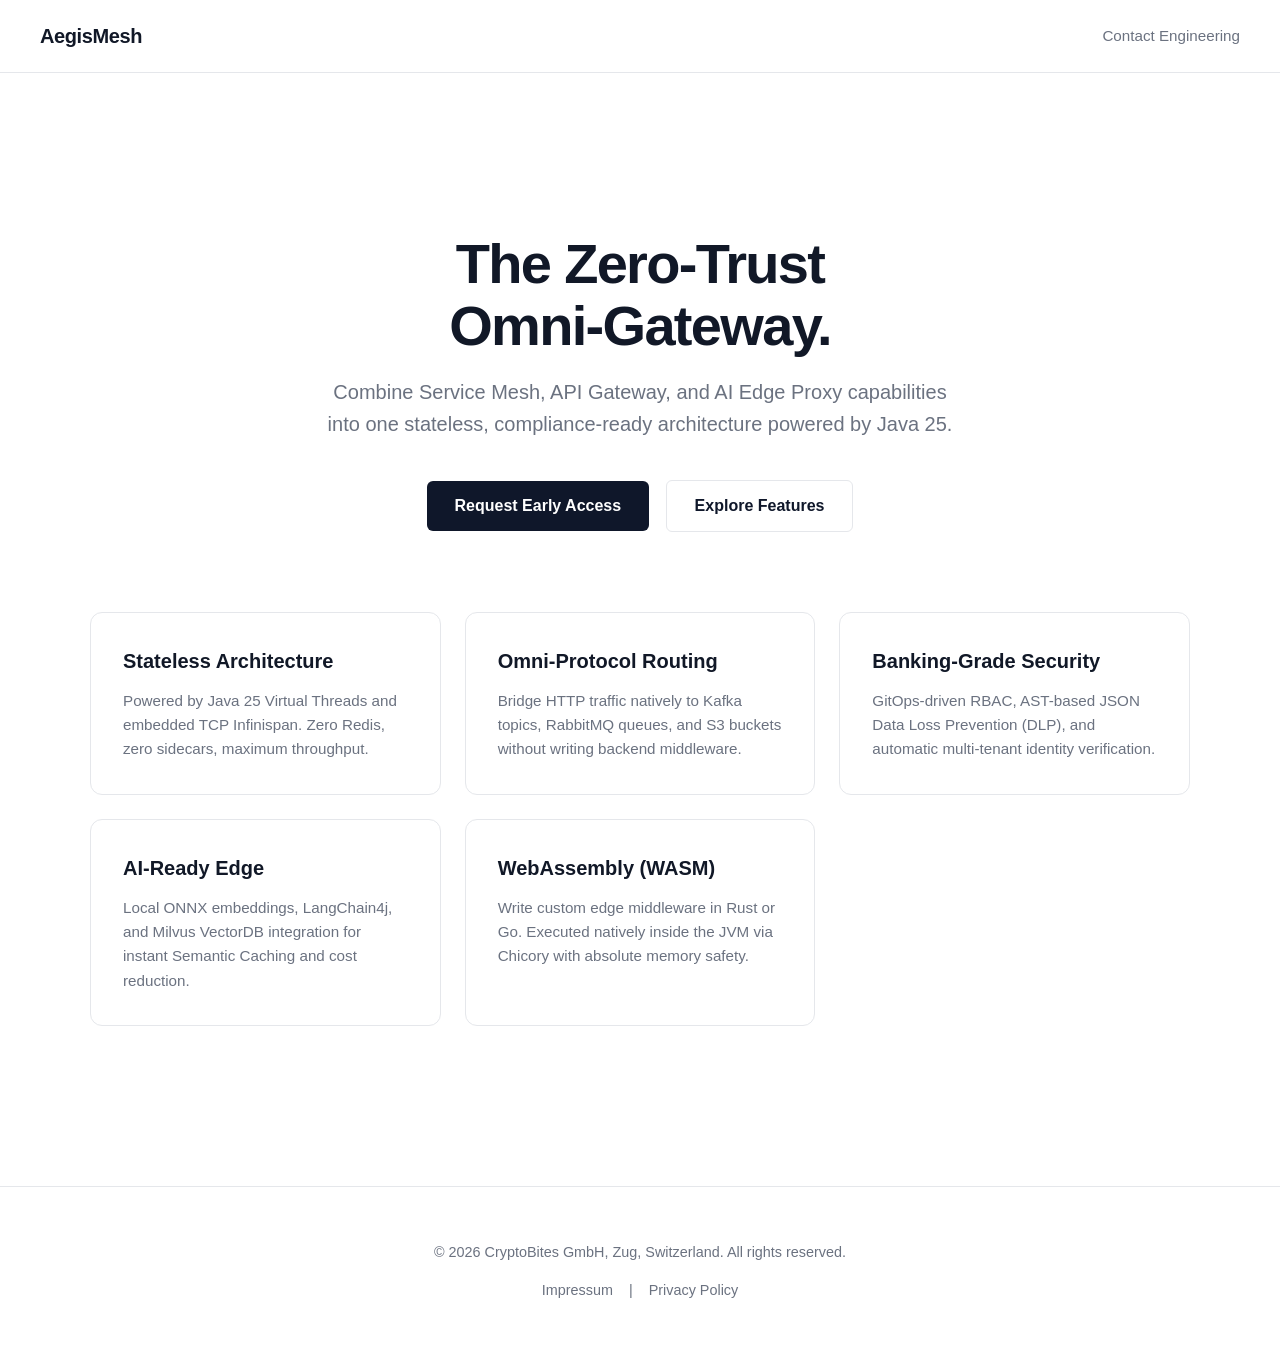
==== index.html @ beb504f2 "v2 html" ====
<!DOCTYPE html>
<html lang="en">
<head>
    <meta charset="UTF-8">
    <meta name="viewport" content="width=device-width, initial-scale=1.0">
    <title>AegisMesh | Zero-Trust Gateway & Service Mesh</title>
    <meta name="description" content="AegisMesh is a Java 25 Zero-Trust gateway combining service-mesh, API gateway, and native proxying. Built for Swiss banking compliance.">
    <link rel="stylesheet" href="style.css">
</head>
<body>

<nav>
    <a href="/" class="nav-logo">AegisMesh</a>
    <div class="nav-links">
        <a href="mailto:info@aegismesh.ch">Contact Engineering</a>
    </div>
</nav>

<div class="container">
    <header class="hero">
        <h1>The Zero-Trust<br>Omni-Gateway.</h1>
        <p class="hero-subtitle">Combine Service Mesh, API Gateway, and AI Edge Proxy capabilities into one stateless, compliance-ready architecture powered by Java 25.</p>
        <a href="mailto:info@aegismesh.ch" class="btn">Request Early Access</a>
        <a href="#features" class="btn btn-outline">Explore Features</a>
    </header>

    <div id="features" class="grid">
        <a href="features/architecture.html" class="card">
            <h3>Stateless Architecture</h3>
            <p>Powered by Java 25 Virtual Threads and embedded TCP Infinispan. Zero Redis, zero sidecars, maximum throughput.</p>
        </a>

        <a href="features/omni-routing.html" class="card">
            <h3>Omni-Protocol Routing</h3>
            <p>Bridge HTTP traffic natively to Kafka topics, RabbitMQ queues, and S3 buckets without writing backend middleware.</p>
        </a>

        <a href="features/security.html" class="card">
            <h3>Banking-Grade Security</h3>
            <p>GitOps-driven RBAC, AST-based JSON Data Loss Prevention (DLP), and automatic multi-tenant identity verification.</p>
        </a>

        <a href="features/ai-edge.html" class="card">
            <h3>AI-Ready Edge</h3>
            <p>Local ONNX embeddings, LangChain4j, and Milvus VectorDB integration for instant Semantic Caching and cost reduction.</p>
        </a>

        <a href="features/wasm.html" class="card">
            <h3>WebAssembly (WASM)</h3>
            <p>Write custom edge middleware in Rust or Go. Executed natively inside the JVM via Chicory with absolute memory safety.</p>
        </a>
    </div>
</div>

<footer>
    <p>&copy; 2026 CryptoBites GmbH, Zug, Switzerland. All rights reserved.</p>
    <p><a href="impressum.html">Impressum</a> | <a href="impressum.html#privacy">Privacy Policy</a></p>
</footer>

</body>
</html>
---- style.css ----
:root {
    --text-main: #111827;
    --text-muted: #6b7280;
    --bg-main: #ffffff;
    --bg-muted: #f9fafb;
    --border-color: #e5e7eb;
    --accent: #0f172a;
    --accent-hover: #374151;
    --link-color: #2563eb;
}

body {
    font-family: -apple-system, BlinkMacSystemFont, "Segoe UI", Roboto, Helvetica, Arial, sans-serif;
    margin: 0;
    padding: 0;
    color: var(--text-main);
    background-color: var(--bg-main);
    line-height: 1.6;
    -webkit-font-smoothing: antialiased;
}

/* Navigation */
nav {
    display: flex;
    justify-content: space-between;
    align-items: center;
    padding: 20px 40px;
    border-bottom: 1px solid var(--border-color);
}
.nav-logo {
    font-size: 1.25rem;
    font-weight: 800;
    text-decoration: none;
    color: var(--text-main);
    letter-spacing: -0.02em;
}
.nav-links a {
    margin-left: 24px;
    text-decoration: none;
    color: var(--text-muted);
    font-size: 0.95rem;
    font-weight: 500;
    transition: color 0.2s;
}
.nav-links a:hover {
    color: var(--text-main);
}

/* Layout Containers */
.container {
    max-width: 1100px;
    margin: 0 auto;
    padding: 80px 20px;
}
.article-container {
    max-width: 760px;
    margin: 0 auto;
    padding: 60px 20px;
}

/* Hero Section */
.hero {
    text-align: center;
    padding: 80px 0;
}
h1 {
    font-size: 3.5rem;
    font-weight: 800;
    letter-spacing: -0.03em;
    margin: 0 0 20px 0;
    line-height: 1.1;
}
.hero-subtitle {
    font-size: 1.25rem;
    color: var(--text-muted);
    max-width: 650px;
    margin: 0 auto 40px auto;
}

/* Grid & Cards */
.grid {
    display: grid;
    grid-template-columns: repeat(auto-fit, minmax(320px, 1fr));
    gap: 24px;
}
.card {
    display: block;
    background: var(--bg-main);
    border: 1px solid var(--border-color);
    padding: 32px;
    border-radius: 12px;
    text-decoration: none;
    color: inherit;
    transition: all 0.2s ease-in-out;
}
.card:hover {
    border-color: var(--text-muted);
    transform: translateY(-2px);
    box-shadow: 0 12px 20px -8px rgba(0, 0, 0, 0.08);
}
.card h3 {
    margin: 0 0 12px 0;
    font-size: 1.25rem;
    display: flex;
    justify-content: space-between;
    align-items: center;
}
.card h3::after {
    content: "→";
    color: var(--text-muted);
    transition: transform 0.2s;
    opacity: 0;
    transform: translateX(-10px);
}
.card:hover h3::after {
    opacity: 1;
    transform: translateX(0);
    color: var(--text-main);
}
.card p {
    margin: 0;
    color: var(--text-muted);
    font-size: 0.95rem;
}

/* Buttons */
.btn {
    display: inline-block;
    background-color: var(--accent);
    color: white;
    padding: 12px 28px;
    text-decoration: none;
    border-radius: 6px;
    font-weight: 600;
    transition: background-color 0.2s;
}
.btn:hover {
    background-color: var(--accent-hover);
}
.btn-outline {
    background-color: transparent;
    color: var(--accent);
    border: 1px solid var(--border-color);
    margin-left: 12px;
}
.btn-outline:hover {
    background-color: var(--bg-muted);
}

/* Typography for Articles */
.breadcrumb {
    color: var(--text-muted);
    text-decoration: none;
    font-size: 0.9rem;
    display: inline-block;
    margin-bottom: 32px;
    font-weight: 500;
}
.breadcrumb:hover { color: var(--text-main); }
article h1 { font-size: 2.5rem; text-align: left; }
article h2 { margin-top: 48px; font-size: 1.5rem; letter-spacing: -0.02em; border-bottom: 1px solid var(--border-color); padding-bottom: 12px;}
article p { font-size: 1.05rem; color: #374151; margin-bottom: 24px; }
article a { color: var(--link-color); text-decoration: none; }
article a:hover { text-decoration: underline; }
code {
    background: #f1f5f9;
    padding: 3px 6px;
    border-radius: 4px;
    font-family: ui-monospace, SFMono-Regular, Menlo, Monaco, Consolas, monospace;
    font-size: 0.9em;
    color: #0f172a;
}

/* Footer */
footer {
    text-align: center;
    padding: 40px 20px;
    border-top: 1px solid var(--border-color);
    color: var(--text-muted);
    font-size: 0.9rem;
    margin-top: 80px;
}
footer a {
    color: var(--text-muted);
    text-decoration: none;
    margin: 0 12px;
}
footer a:hover { color: var(--text-main); }

@media (max-width: 768px) {
    h1 { font-size: 2.5rem; }
    .nav-links { display: none; }
}
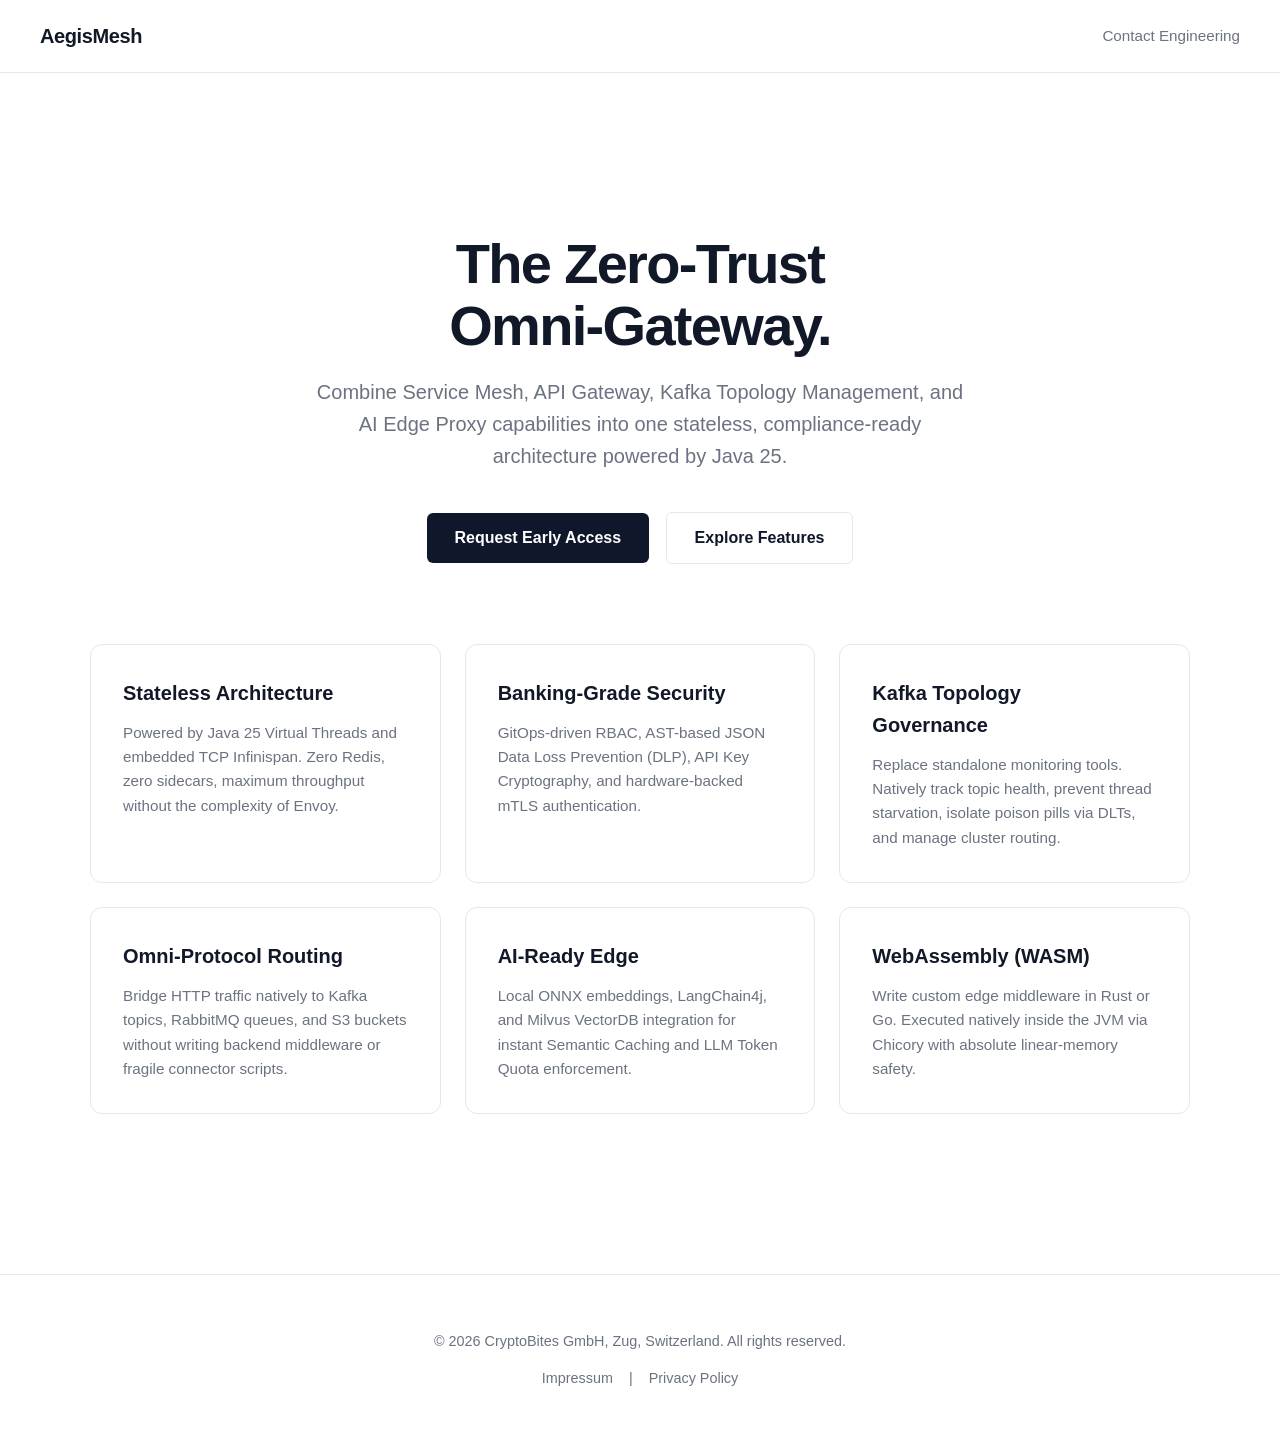
==== commit 2f9fc62f: "kafka and seo" ====
--- a/index.html
+++ b/index.html
@@ -3,54 +3,84 @@
 <head>
     <meta charset="UTF-8">
     <meta name="viewport" content="width=device-width, initial-scale=1.0">
-    <title>AegisMesh | Zero-Trust Gateway & Service Mesh</title>
-    <meta name="description" content="AegisMesh is a Java 25 Zero-Trust gateway combining service-mesh, API gateway, and native proxying. Built for Swiss banking compliance.">
+    <title>AegisMesh | Zero-Trust API Gateway & Kafka Service Mesh</title>
+    <meta name="description" content="AegisMesh is an enterprise Java 25 Zero-Trust gateway combining service-mesh, API gateway, Kafka topology governance, and AI edge proxy capabilities for Swiss banking compliance.">
+    <meta name="keywords" content="Service Mesh, API Gateway, Kafka Governance, Kafka governance alternative, Zero-Trust, Java 25, WebAssembly">
+
+    <meta property="og:title" content="AegisMesh | Zero-Trust Omni-Gateway">
+    <meta property="og:description" content="Eliminate middleware. Bridge HTTP natively to Kafka topics, protect LLMs at the edge, and enforce strict FINMA compliance.">
+    <meta property="og:type" content="website">
+    <meta property="og:url" content="https://aegismesh.ch/">
+
+    <script type="application/ld+json">
+        {
+            "@context": "https://schema.org",
+            "@type": "SoftwareApplication",
+            "name": "AegisMesh",
+            "operatingSystem": "Kubernetes",
+            "applicationCategory": "SecurityApplication",
+            "description": "Stateless Zero-Trust gateway combining API governance and Kafka infrastructure routing.",
+            "softwareVersion": "1.0",
+            "offers": {
+                "@type": "Offer",
+                "price": "0",
+                "priceCurrency": "CHF"
+            }
+        }
+    </script>
+
     <link rel="stylesheet" href="style.css">
+    <link rel="icon" type="image/x-icon" href="scripts/favicon.ico">
 </head>
 <body>
 
-<nav>
+<nav aria-label="Main Navigation">
     <a href="/" class="nav-logo">AegisMesh</a>
     <div class="nav-links">
         <a href="mailto:info@aegismesh.ch">Contact Engineering</a>
     </div>
 </nav>
 
-<div class="container">
+<main class="container">
     <header class="hero">
         <h1>The Zero-Trust<br>Omni-Gateway.</h1>
-        <p class="hero-subtitle">Combine Service Mesh, API Gateway, and AI Edge Proxy capabilities into one stateless, compliance-ready architecture powered by Java 25.</p>
-        <a href="mailto:info@aegismesh.ch" class="btn">Request Early Access</a>
-        <a href="#features" class="btn btn-outline">Explore Features</a>
+        <p class="hero-subtitle">Combine Service Mesh, API Gateway, Kafka Topology Management, and AI Edge Proxy capabilities into one stateless, compliance-ready architecture powered by Java 25.</p>
+        <a href="mailto:info@aegismesh.ch" class="btn" aria-label="Request Early Access">Request Early Access</a>
+        <a href="#features" class="btn btn-outline" aria-label="Explore Features">Explore Features</a>
     </header>
 
-    <div id="features" class="grid">
-        <a href="features/architecture.html" class="card">
-            <h3>Stateless Architecture</h3>
-            <p>Powered by Java 25 Virtual Threads and embedded TCP Infinispan. Zero Redis, zero sidecars, maximum throughput.</p>
-        </a>
+    <section id="features" class="grid" aria-label="Core Features">
+        <article class="card">
+            <h3><a href="features/architecture.html">Stateless Architecture</a></h3>
+            <p>Powered by Java 25 Virtual Threads and embedded TCP Infinispan. Zero Redis, zero sidecars, maximum throughput without the complexity of Envoy.</p>
+        </article>
 
-        <a href="features/omni-routing.html" class="card">
-            <h3>Omni-Protocol Routing</h3>
-            <p>Bridge HTTP traffic natively to Kafka topics, RabbitMQ queues, and S3 buckets without writing backend middleware.</p>
-        </a>
+        <article class="card">
+            <h3><a href="features/security.html">Banking-Grade Security</a></h3>
+            <p>GitOps-driven RBAC, AST-based JSON Data Loss Prevention (DLP), API Key Cryptography, and hardware-backed mTLS authentication.</p>
+        </article>
 
-        <a href="features/security.html" class="card">
-            <h3>Banking-Grade Security</h3>
-            <p>GitOps-driven RBAC, AST-based JSON Data Loss Prevention (DLP), and automatic multi-tenant identity verification.</p>
-        </a>
+        <article class="card">
+            <h3><a href="features/kafka-governance.html">Kafka Topology Governance</a></h3>
+            <p>Replace standalone monitoring tools. Natively track topic health, prevent thread starvation, isolate poison pills via DLTs, and manage cluster routing.</p>
+        </article>
 
-        <a href="features/ai-edge.html" class="card">
-            <h3>AI-Ready Edge</h3>
-            <p>Local ONNX embeddings, LangChain4j, and Milvus VectorDB integration for instant Semantic Caching and cost reduction.</p>
-        </a>
+        <article class="card">
+            <h3><a href="features/omni-routing.html">Omni-Protocol Routing</a></h3>
+            <p>Bridge HTTP traffic natively to Kafka topics, RabbitMQ queues, and S3 buckets without writing backend middleware or fragile connector scripts.</p>
+        </article>
 
-        <a href="features/wasm.html" class="card">
-            <h3>WebAssembly (WASM)</h3>
-            <p>Write custom edge middleware in Rust or Go. Executed natively inside the JVM via Chicory with absolute memory safety.</p>
-        </a>
-    </div>
-</div>
+        <article class="card">
+            <h3><a href="features/ai-edge.html">AI-Ready Edge</a></h3>
+            <p>Local ONNX embeddings, LangChain4j, and Milvus VectorDB integration for instant Semantic Caching and LLM Token Quota enforcement.</p>
+        </article>
+
+        <article class="card">
+            <h3><a href="features/wasm.html">WebAssembly (WASM)</a></h3>
+            <p>Write custom edge middleware in Rust or Go. Executed natively inside the JVM via Chicory with absolute linear-memory safety.</p>
+        </article>
+    </section>
+</main>
 
 <footer>
     <p>&copy; 2026 CryptoBites GmbH, Zug, Switzerland. All rights reserved.</p>
@@ -58,4 +88,4 @@
 </footer>
 
 </body>
-</html>+</html>
--- a/style.css
+++ b/style.css
@@ -122,6 +122,10 @@
     color: var(--text-muted);
     font-size: 0.95rem;
 }
+.card h3 a {
+    color: inherit;
+    text-decoration: none;
+}
 
 /* Buttons */
 .btn {
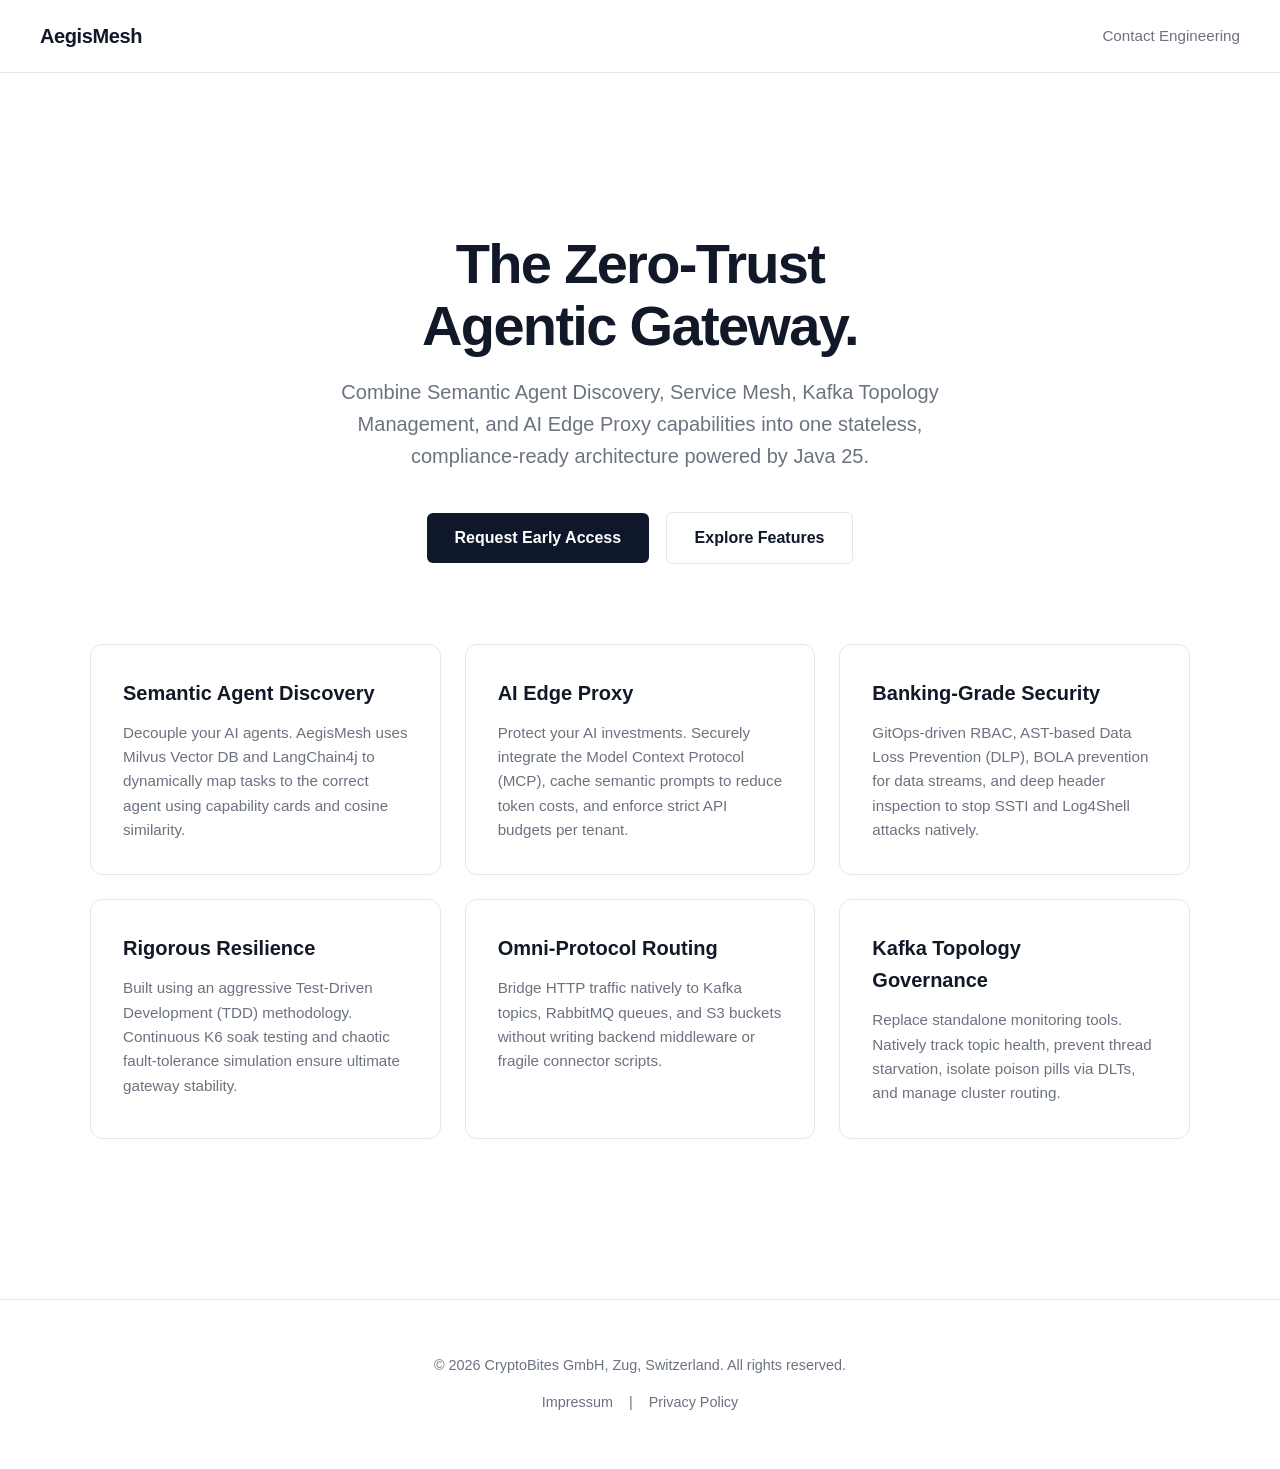
==== commit 073c6e28: "semantic discovery" ====
--- a/index.html
+++ b/index.html
@@ -3,12 +3,12 @@
 <head>
     <meta charset="UTF-8">
     <meta name="viewport" content="width=device-width, initial-scale=1.0">
-    <title>AegisMesh | Zero-Trust API Gateway & Kafka Service Mesh</title>
-    <meta name="description" content="AegisMesh is an enterprise Java 25 Zero-Trust gateway combining service-mesh, API gateway, Kafka topology governance, and AI edge proxy capabilities for Swiss banking compliance.">
-    <meta name="keywords" content="Service Mesh, API Gateway, Kafka Governance, Kafka governance alternative, Zero-Trust, Java 25, WebAssembly">
+    <title>AegisMesh | Zero-Trust API Gateway & Semantic Agent Router</title>
+    <meta name="description" content="AegisMesh is an enterprise Java 25 Zero-Trust gateway combining Semantic Agent Discovery, Kafka topology governance, and AI edge proxy capabilities for Swiss banking compliance.">
+    <meta name="keywords" content="Semantic Routing, Agent Registry, MCP, Service Mesh, API Gateway, Kafka Governance, Zero-Trust, Java 25">
 
-    <meta property="og:title" content="AegisMesh | Zero-Trust Omni-Gateway">
-    <meta property="og:description" content="Eliminate middleware. Bridge HTTP natively to Kafka topics, protect LLMs at the edge, and enforce strict FINMA compliance.">
+    <meta property="og:title" content="AegisMesh | Zero-Trust Agentic Omni-Gateway">
+    <meta property="og:description" content="Dynamically route AI agents using semantic discovery. Bridge HTTP natively to Kafka topics, protect LLMs at the edge, and enforce strict FINMA compliance.">
     <meta property="og:type" content="website">
     <meta property="og:url" content="https://aegismesh.ch/">
 
@@ -19,8 +19,8 @@
             "name": "AegisMesh",
             "operatingSystem": "Kubernetes",
             "applicationCategory": "SecurityApplication",
-            "description": "Stateless Zero-Trust gateway combining API governance and Kafka infrastructure routing.",
-            "softwareVersion": "1.0",
+            "description": "Stateless Zero-Trust gateway combining Semantic Agent Routing and Kafka infrastructure governance.",
+            "softwareVersion": "1.1",
             "offers": {
                 "@type": "Offer",
                 "price": "0",
@@ -43,26 +43,31 @@
 
 <main class="container">
     <header class="hero">
-        <h1>The Zero-Trust<br>Omni-Gateway.</h1>
-        <p class="hero-subtitle">Combine Service Mesh, API Gateway, Kafka Topology Management, and AI Edge Proxy capabilities into one stateless, compliance-ready architecture powered by Java 25.</p>
+        <h1>The Zero-Trust<br>Agentic Gateway.</h1>
+        <p class="hero-subtitle">Combine Semantic Agent Discovery, Service Mesh, Kafka Topology Management, and AI Edge Proxy capabilities into one stateless, compliance-ready architecture powered by Java 25.</p>
         <a href="mailto:info@aegismesh.ch" class="btn" aria-label="Request Early Access">Request Early Access</a>
         <a href="#features" class="btn btn-outline" aria-label="Explore Features">Explore Features</a>
     </header>
 
     <section id="features" class="grid" aria-label="Core Features">
         <article class="card">
-            <h3><a href="features/architecture.html">Stateless Architecture</a></h3>
-            <p>Powered by Java 25 Virtual Threads and embedded TCP Infinispan. Zero Redis, zero sidecars, maximum throughput without the complexity of Envoy.</p>
+            <h3><a href="features/semantic-discovery.html">Semantic Agent Discovery</a></h3>
+            <p>Decouple your AI agents. AegisMesh uses Milvus Vector DB and LangChain4j to dynamically map tasks to the correct agent using capability cards and cosine similarity.</p>
+        </article>
+
+        <article class="card">
+            <h3><a href="features/ai-edge.html">AI Edge Proxy</a></h3>
+            <p>Protect your AI investments. Securely integrate the Model Context Protocol (MCP), cache semantic prompts to reduce token costs, and enforce strict API budgets per tenant.</p>
         </article>
 
         <article class="card">
             <h3><a href="features/security.html">Banking-Grade Security</a></h3>
-            <p>GitOps-driven RBAC, AST-based JSON Data Loss Prevention (DLP), API Key Cryptography, and hardware-backed mTLS authentication.</p>
+            <p>GitOps-driven RBAC, AST-based Data Loss Prevention (DLP), BOLA prevention for data streams, and deep header inspection to stop SSTI and Log4Shell attacks natively.</p>
         </article>
 
         <article class="card">
-            <h3><a href="features/kafka-governance.html">Kafka Topology Governance</a></h3>
-            <p>Replace standalone monitoring tools. Natively track topic health, prevent thread starvation, isolate poison pills via DLTs, and manage cluster routing.</p>
+            <h3><a href="features/testing.html">Rigorous Resilience</a></h3>
+            <p>Built using an aggressive Test-Driven Development (TDD) methodology. Continuous K6 soak testing and chaotic fault-tolerance simulation ensure ultimate gateway stability.</p>
         </article>
 
         <article class="card">
@@ -71,13 +76,8 @@
         </article>
 
         <article class="card">
-            <h3><a href="features/ai-edge.html">AI-Ready Edge</a></h3>
-            <p>Local ONNX embeddings, LangChain4j, and Milvus VectorDB integration for instant Semantic Caching and LLM Token Quota enforcement.</p>
-        </article>
-
-        <article class="card">
-            <h3><a href="features/wasm.html">WebAssembly (WASM)</a></h3>
-            <p>Write custom edge middleware in Rust or Go. Executed natively inside the JVM via Chicory with absolute linear-memory safety.</p>
+            <h3><a href="features/kafka-governance.html">Kafka Topology Governance</a></h3>
+            <p>Replace standalone monitoring tools. Natively track topic health, prevent thread starvation, isolate poison pills via DLTs, and manage cluster routing.</p>
         </article>
     </section>
 </main>
@@ -88,4 +88,4 @@
 </footer>
 
 </body>
-</html>
+</html>
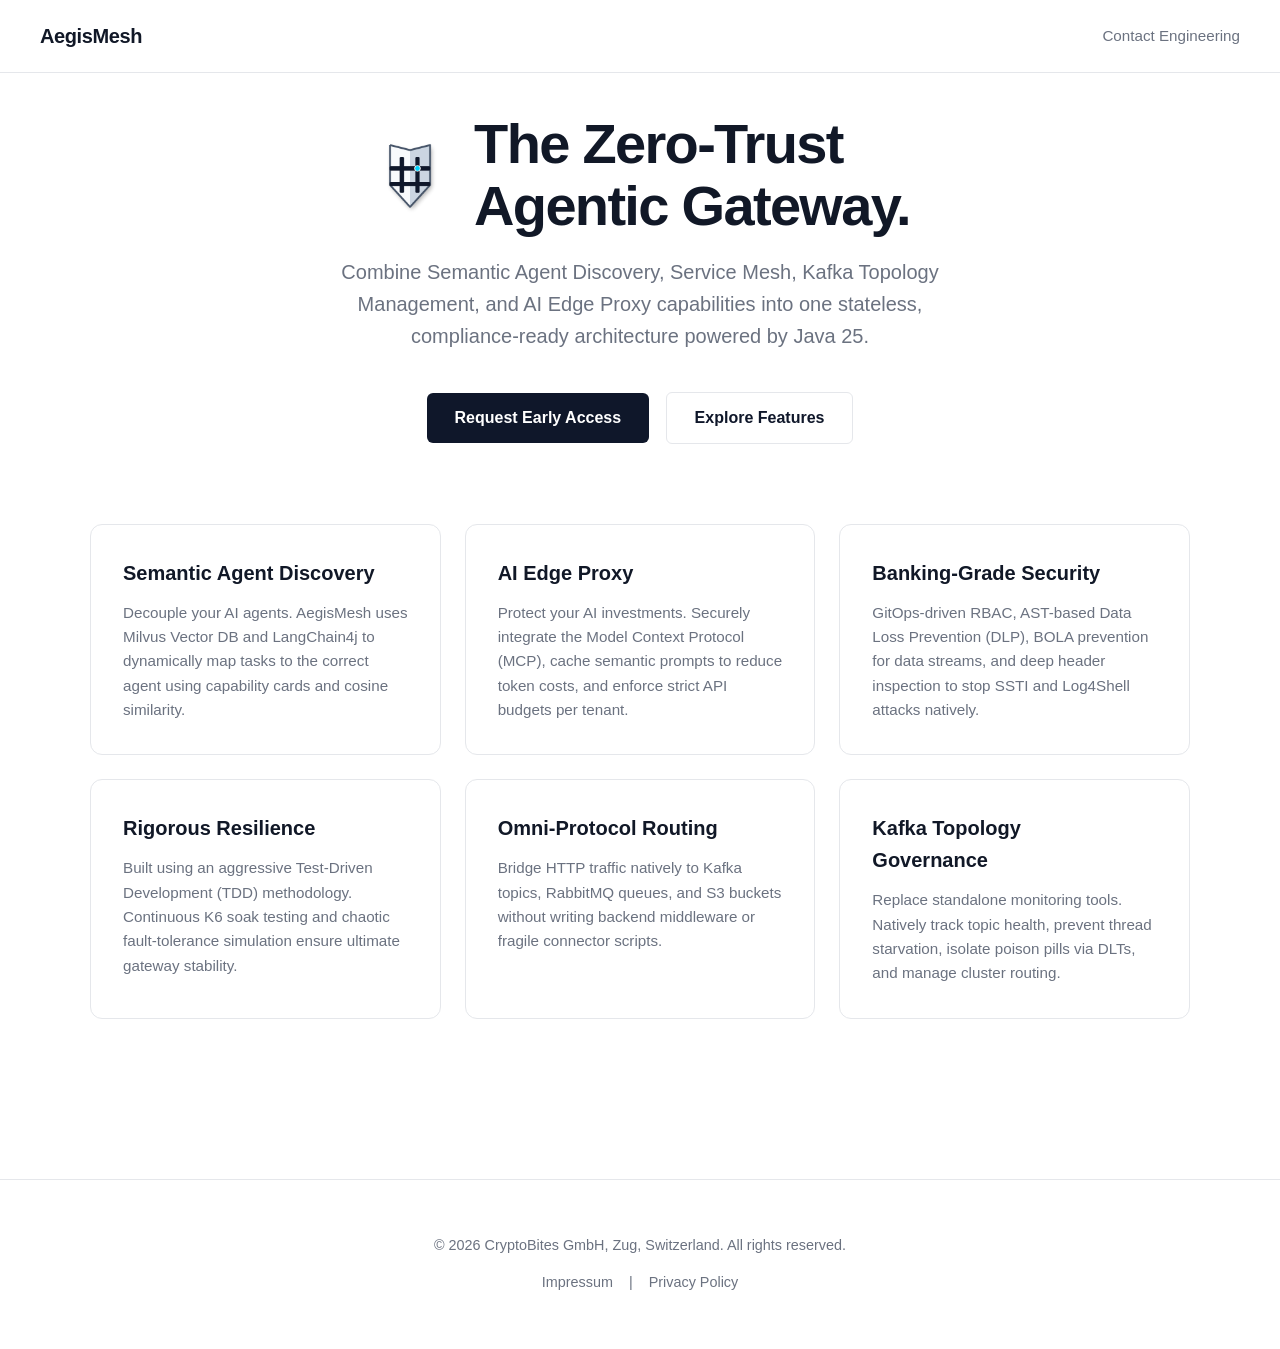
==== commit 9d4d7099: "style" ====
--- a/index.html
+++ b/index.html
@@ -43,12 +43,14 @@
 
 <main class="container">
     <header class="hero">
-        <h1>The Zero-Trust<br>Agentic Gateway.</h1>
+        <div class="hero-title-wrapper">
+            <img src="scripts/omnimesh-logo.png" alt="AegisMesh Logo" class="hero-logo">
+            <h1>The Zero-Trust<br>Agentic Gateway.</h1>
+        </div>
         <p class="hero-subtitle">Combine Semantic Agent Discovery, Service Mesh, Kafka Topology Management, and AI Edge Proxy capabilities into one stateless, compliance-ready architecture powered by Java 25.</p>
         <a href="mailto:info@aegismesh.ch" class="btn" aria-label="Request Early Access">Request Early Access</a>
         <a href="#features" class="btn btn-outline" aria-label="Explore Features">Explore Features</a>
     </header>
-
     <section id="features" class="grid" aria-label="Core Features">
         <article class="card">
             <h3><a href="features/semantic-discovery.html">Semantic Agent Discovery</a></h3>
--- a/style.css
+++ b/style.css
@@ -194,4 +194,34 @@
 @media (max-width: 768px) {
     h1 { font-size: 2.5rem; }
     .nav-links { display: none; }
-}+}
+
+.hero-title-wrapper {
+    display: flex;
+    align-items: center;
+    justify-content: center;
+    gap: 24px;
+    margin-bottom: 20px;
+}
+
+.hero-logo {
+    width: 80px;
+    height: auto;
+    flex-shrink: 0;
+}
+
+.hero-title-wrapper h1 {
+    margin: 0;
+    text-align: left;
+}
+
+.container {
+    max-width: 1100px;
+    margin: 0 auto;
+    padding: 40px 20px 80px 20px;
+}
+
+.hero {
+    text-align: center;
+    padding: 0 0 80px 0;
+}
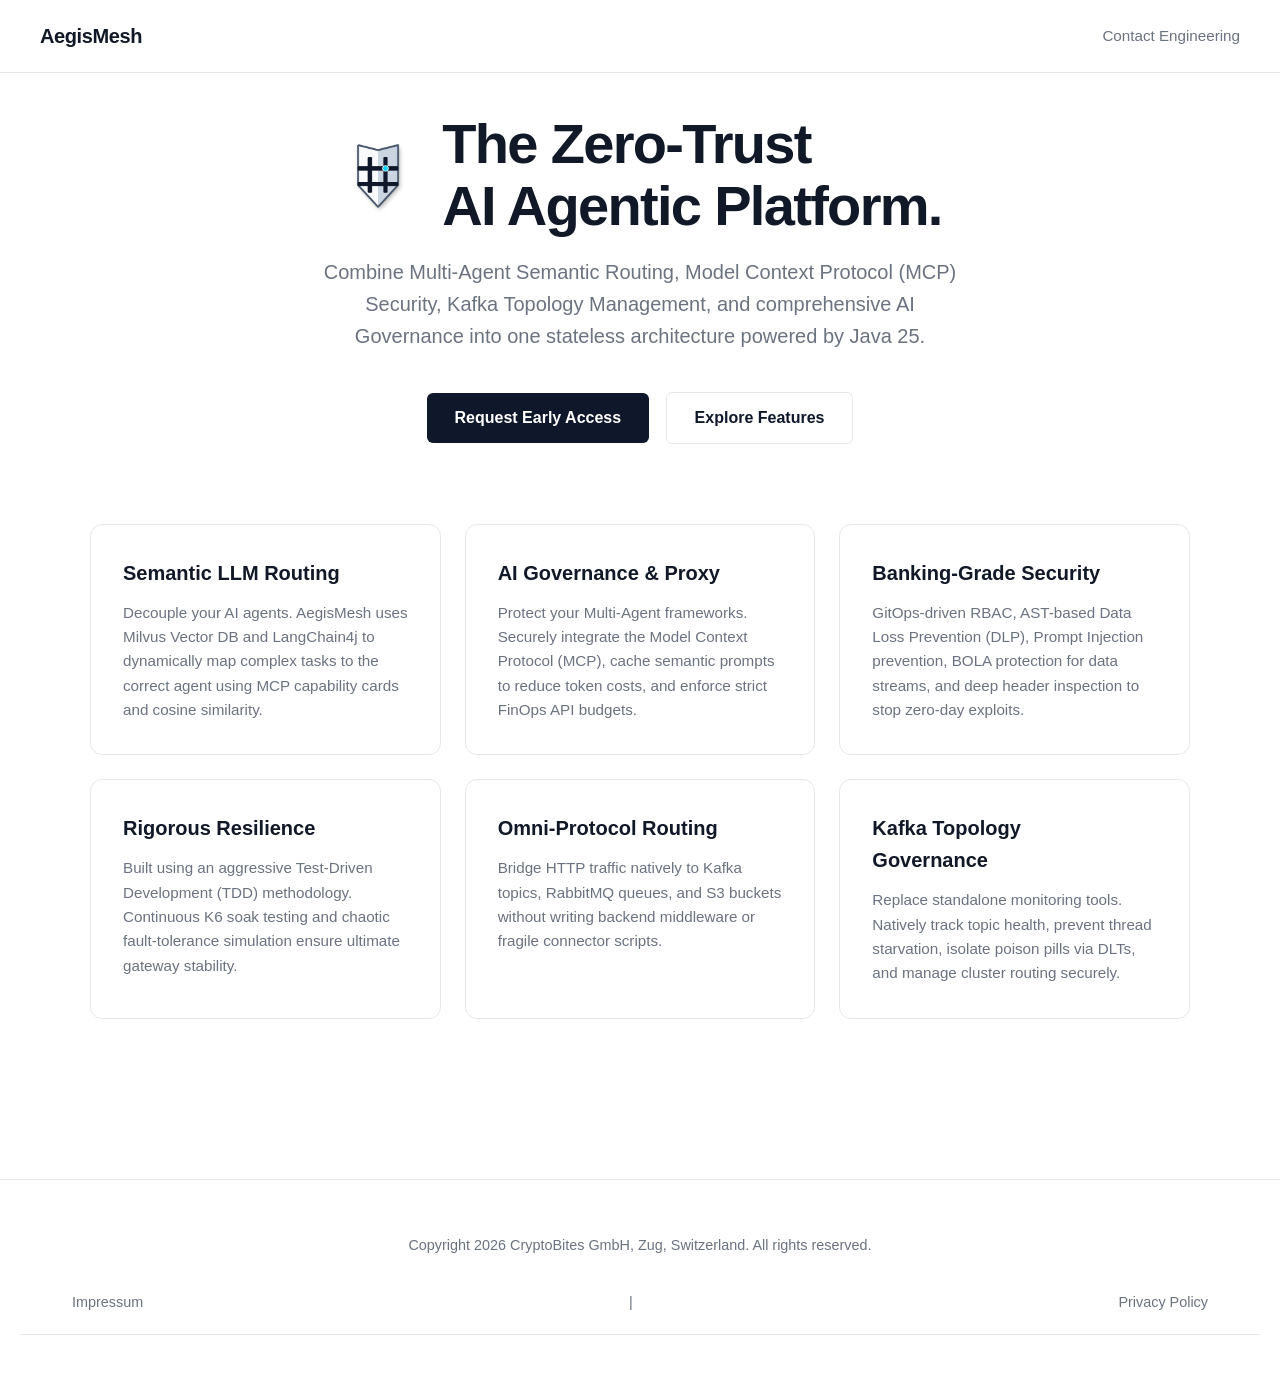
==== commit 28c76c36: "update" ====
--- a/index.html
+++ b/index.html
@@ -3,28 +3,36 @@
 <head>
     <meta charset="UTF-8">
     <meta name="viewport" content="width=device-width, initial-scale=1.0">
-    <title>AegisMesh | Zero-Trust API Gateway & Semantic Agent Router</title>
-    <meta name="description" content="AegisMesh is an enterprise Java 25 Zero-Trust gateway combining Semantic Agent Discovery, Kafka topology governance, and AI edge proxy capabilities for Swiss banking compliance.">
-    <meta name="keywords" content="Semantic Routing, Agent Registry, MCP, Service Mesh, API Gateway, Kafka Governance, Zero-Trust, Java 25">
+    <title>AegisMesh | Enterprise AI Platform & Multi-Agent Service Mesh</title>
+    <meta name="description" content="AegisMesh is an enterprise AI platform and Zero-Trust service mesh providing Semantic Agent Routing, LLM Governance, and Multi-Agent Framework integration.">
+    <meta name="keywords" content="AI Platform, Multi-Agent Systems, Agentic Frameworks, LLM Routing, AI Governance, Semantic Routing, Model Context Protocol, AI Gateway, Kafka Governance, Zero-Trust">
+    <meta name="robots" content="index, follow">
+    <link rel="canonical" href="https://aegismesh.ch/">
 
-    <meta property="og:title" content="AegisMesh | Zero-Trust Agentic Omni-Gateway">
-    <meta property="og:description" content="Dynamically route AI agents using semantic discovery. Bridge HTTP natively to Kafka topics, protect LLMs at the edge, and enforce strict FINMA compliance.">
+    <meta property="og:title" content="AegisMesh | Enterprise AI Platform & Agentic Gateway">
+    <meta property="og:description" content="Dynamically route AI agents using semantic discovery. Secure Multi-Agent frameworks, bridge HTTP natively to Kafka topics, and enforce strict AI Governance.">
     <meta property="og:type" content="website">
     <meta property="og:url" content="https://aegismesh.ch/">
+    <meta property="og:image" content="https://aegismesh.ch/scripts/omnimesh-logo.png">
 
     <script type="application/ld+json">
         {
             "@context": "https://schema.org",
             "@type": "SoftwareApplication",
-            "name": "AegisMesh",
-            "operatingSystem": "Kubernetes",
+            "name": "AegisMesh AI Platform",
+            "operatingSystem": "Kubernetes, Linux",
             "applicationCategory": "SecurityApplication",
-            "description": "Stateless Zero-Trust gateway combining Semantic Agent Routing and Kafka infrastructure governance.",
+            "description": "Stateless Zero-Trust AI platform combining Multi-Agent Semantic Routing, LLM Governance, and Kafka infrastructure management.",
             "softwareVersion": "1.1",
             "offers": {
                 "@type": "Offer",
                 "price": "0",
                 "priceCurrency": "CHF"
+            },
+            "publisher": {
+                "@type": "Organization",
+                "name": "CryptoBites GmbH",
+                "url": "https://aegismesh.ch"
             }
         }
     </script>
@@ -35,58 +43,61 @@
 <body>
 
 <nav aria-label="Main Navigation">
-    <a href="/" class="nav-logo">AegisMesh</a>
+    <a href="/" class="nav-logo" aria-label="AegisMesh Homepage">AegisMesh</a>
     <div class="nav-links">
-        <a href="mailto:info@aegismesh.ch">Contact Engineering</a>
+        <a href="mailto:info@aegismesh.ch" aria-label="Contact AegisMesh Engineering">Contact Engineering</a>
     </div>
 </nav>
 
 <main class="container">
     <header class="hero">
         <div class="hero-title-wrapper">
-            <img src="scripts/omnimesh-logo.png" alt="AegisMesh Logo" class="hero-logo">
-            <h1>The Zero-Trust<br>Agentic Gateway.</h1>
+            <img src="scripts/omnimesh-logo.png" alt="AegisMesh Shield Logo" class="hero-logo" width="80" height="80">
+            <h1>The Zero-Trust<br>AI Agentic Platform.</h1>
         </div>
-        <p class="hero-subtitle">Combine Semantic Agent Discovery, Service Mesh, Kafka Topology Management, and AI Edge Proxy capabilities into one stateless, compliance-ready architecture powered by Java 25.</p>
-        <a href="mailto:info@aegismesh.ch" class="btn" aria-label="Request Early Access">Request Early Access</a>
-        <a href="#features" class="btn btn-outline" aria-label="Explore Features">Explore Features</a>
+        <p class="hero-subtitle">Combine Multi-Agent Semantic Routing, Model Context Protocol (MCP) Security, Kafka Topology Management, and comprehensive AI Governance into one stateless architecture powered by Java 25.</p>
+        <a href="mailto:info@aegismesh.ch" class="btn" aria-label="Request Early Access via Email">Request Early Access</a>
+        <a href="#features" class="btn btn-outline" aria-label="Explore Core Features">Explore Features</a>
     </header>
-    <section id="features" class="grid" aria-label="Core Features">
+
+    <section id="features" class="grid" aria-label="Core Architecture Features">
         <article class="card">
-            <h3><a href="features/semantic-discovery.html">Semantic Agent Discovery</a></h3>
-            <p>Decouple your AI agents. AegisMesh uses Milvus Vector DB and LangChain4j to dynamically map tasks to the correct agent using capability cards and cosine similarity.</p>
+            <h3><a href="features/semantic-discovery.html" title="Semantic Agent Routing for Multi-Agent Systems">Semantic LLM Routing</a></h3>
+            <p>Decouple your AI agents. AegisMesh uses Milvus Vector DB and LangChain4j to dynamically map complex tasks to the correct agent using MCP capability cards and cosine similarity.</p>
         </article>
 
         <article class="card">
-            <h3><a href="features/ai-edge.html">AI Edge Proxy</a></h3>
-            <p>Protect your AI investments. Securely integrate the Model Context Protocol (MCP), cache semantic prompts to reduce token costs, and enforce strict API budgets per tenant.</p>
+            <h3><a href="features/ai-edge.html" title="AI Governance and LLM Cost Control">AI Governance & Proxy</a></h3>
+            <p>Protect your Multi-Agent frameworks. Securely integrate the Model Context Protocol (MCP), cache semantic prompts to reduce token costs, and enforce strict FinOps API budgets.</p>
         </article>
 
         <article class="card">
-            <h3><a href="features/security.html">Banking-Grade Security</a></h3>
-            <p>GitOps-driven RBAC, AST-based Data Loss Prevention (DLP), BOLA prevention for data streams, and deep header inspection to stop SSTI and Log4Shell attacks natively.</p>
+            <h3><a href="features/security.html" title="Banking-Grade API Security">Banking-Grade Security</a></h3>
+            <p>GitOps-driven RBAC, AST-based Data Loss Prevention (DLP), Prompt Injection prevention, BOLA protection for data streams, and deep header inspection to stop zero-day exploits.</p>
         </article>
 
         <article class="card">
-            <h3><a href="features/testing.html">Rigorous Resilience</a></h3>
+            <h3><a href="features/testing.html" title="Resilience & Chaos Engineering">Rigorous Resilience</a></h3>
             <p>Built using an aggressive Test-Driven Development (TDD) methodology. Continuous K6 soak testing and chaotic fault-tolerance simulation ensure ultimate gateway stability.</p>
         </article>
 
         <article class="card">
-            <h3><a href="features/omni-routing.html">Omni-Protocol Routing</a></h3>
+            <h3><a href="features/omni-routing.html" title="Omni-Protocol Event Routing">Omni-Protocol Routing</a></h3>
             <p>Bridge HTTP traffic natively to Kafka topics, RabbitMQ queues, and S3 buckets without writing backend middleware or fragile connector scripts.</p>
         </article>
 
         <article class="card">
-            <h3><a href="features/kafka-governance.html">Kafka Topology Governance</a></h3>
-            <p>Replace standalone monitoring tools. Natively track topic health, prevent thread starvation, isolate poison pills via DLTs, and manage cluster routing.</p>
+            <h3><a href="features/kafka-governance.html" title="Kafka Topology Governance">Kafka Topology Governance</a></h3>
+            <p>Replace standalone monitoring tools. Natively track topic health, prevent thread starvation, isolate poison pills via DLTs, and manage cluster routing securely.</p>
         </article>
     </section>
 </main>
 
 <footer>
-    <p>&copy; 2026 CryptoBites GmbH, Zug, Switzerland. All rights reserved.</p>
-    <p><a href="impressum.html">Impressum</a> | <a href="impressum.html#privacy">Privacy Policy</a></p>
+    <p>Copyright 2026 CryptoBites GmbH, Zug, Switzerland. All rights reserved.</p>
+    <nav aria-label="Footer Navigation">
+        <a href="impressum.html">Impressum</a> | <a href="impressum.html#privacy">Privacy Policy</a>
+    </nav>
 </footer>
 
 </body>
--- a/style.css
+++ b/style.css
@@ -198,6 +198,7 @@
 
 .hero-title-wrapper {
     display: flex;
+    flex-direction: row;
     align-items: center;
     justify-content: center;
     gap: 24px;
@@ -208,6 +209,7 @@
     width: 80px;
     height: auto;
     flex-shrink: 0;
+    display: block;
 }
 
 .hero-title-wrapper h1 {
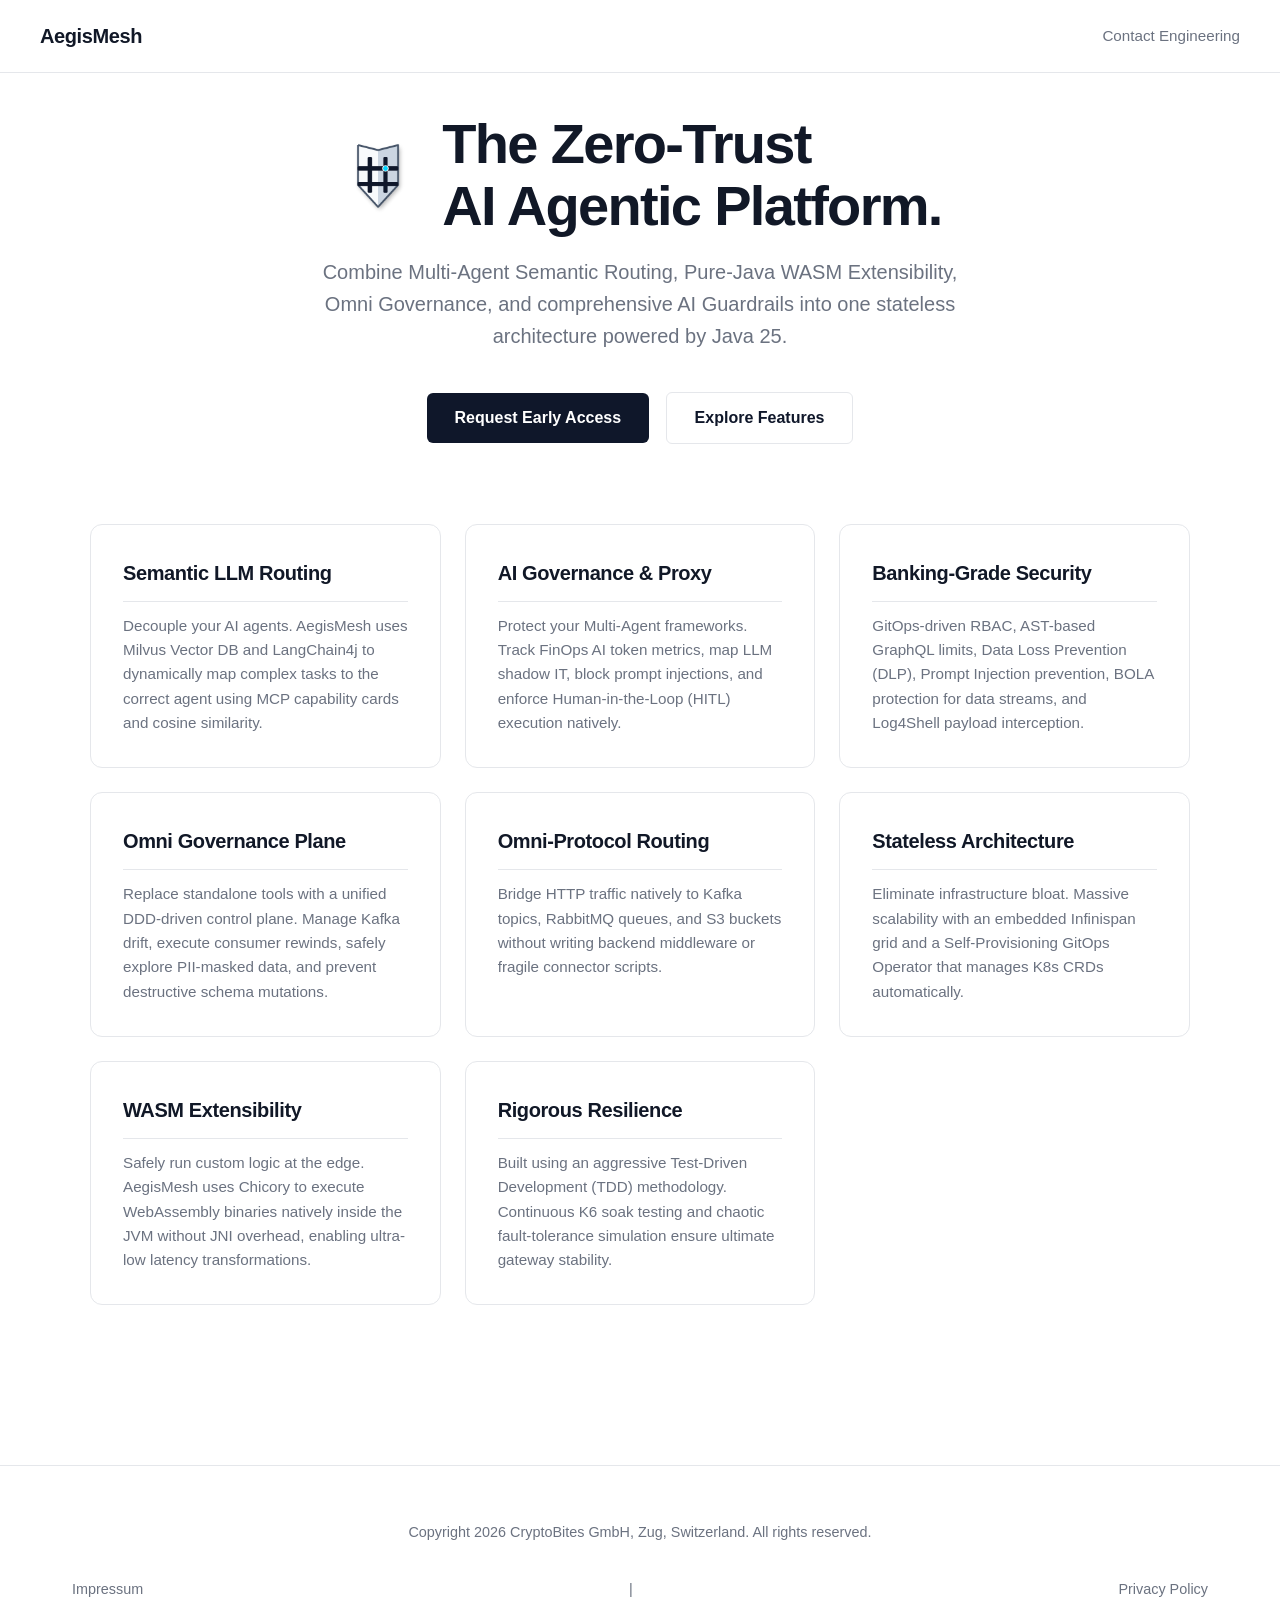
==== commit 8df4fc46: "Update" ====
--- a/index.html
+++ b/index.html
@@ -5,7 +5,7 @@
     <meta name="viewport" content="width=device-width, initial-scale=1.0">
     <title>AegisMesh | Enterprise AI Platform & Multi-Agent Service Mesh</title>
     <meta name="description" content="AegisMesh is an enterprise AI platform and Zero-Trust service mesh providing Semantic Agent Routing, LLM Governance, and Multi-Agent Framework integration.">
-    <meta name="keywords" content="AI Platform, Multi-Agent Systems, Agentic Frameworks, LLM Routing, AI Governance, Semantic Routing, Model Context Protocol, AI Gateway, Kafka Governance, Zero-Trust">
+    <meta name="keywords" content="AI Platform, Multi-Agent Systems, Agentic Frameworks, LLM Routing, AI Governance, Semantic Routing, Model Context Protocol, AI Gateway, Omni Governance, Zero-Trust, WebAssembly, Chicory">
     <meta name="robots" content="index, follow">
     <link rel="canonical" href="https://aegismesh.ch/">
 
@@ -15,6 +15,11 @@
     <meta property="og:url" content="https://aegismesh.ch/">
     <meta property="og:image" content="https://aegismesh.ch/scripts/omnimesh-logo.png">
 
+    <meta name="twitter:card" content="summary_large_image">
+    <meta name="twitter:title" content="AegisMesh | Enterprise AI Platform & Agentic Gateway">
+    <meta name="twitter:description" content="Dynamically route AI agents using semantic discovery. Secure Multi-Agent frameworks, bridge HTTP natively to Kafka topics, and enforce strict AI Governance.">
+    <meta name="twitter:image" content="https://aegismesh.ch/scripts/omnimesh-logo.png">
+
     <script type="application/ld+json">
         {
             "@context": "https://schema.org",
@@ -23,7 +28,13 @@
             "operatingSystem": "Kubernetes, Linux",
             "applicationCategory": "SecurityApplication",
             "description": "Stateless Zero-Trust AI platform combining Multi-Agent Semantic Routing, LLM Governance, and Kafka infrastructure management.",
-            "softwareVersion": "1.1",
+            "softwareVersion": "1.2",
+            "image": "https://aegismesh.ch/scripts/omnimesh-logo.png",
+            "author": {
+                "@type": "Organization",
+                "name": "CryptoBites GmbH",
+                "url": "https://aegismesh.ch"
+            },
             "offers": {
                 "@type": "Offer",
                 "price": "0",
@@ -32,7 +43,11 @@
             "publisher": {
                 "@type": "Organization",
                 "name": "CryptoBites GmbH",
-                "url": "https://aegismesh.ch"
+                "url": "https://aegismesh.ch",
+                "logo": {
+                    "@type": "ImageObject",
+                    "url": "https://aegismesh.ch/scripts/omnimesh-logo.png"
+                }
             }
         }
     </script>
@@ -55,40 +70,50 @@
             <img src="scripts/omnimesh-logo.png" alt="AegisMesh Shield Logo" class="hero-logo" width="80" height="80">
             <h1>The Zero-Trust<br>AI Agentic Platform.</h1>
         </div>
-        <p class="hero-subtitle">Combine Multi-Agent Semantic Routing, Model Context Protocol (MCP) Security, Kafka Topology Management, and comprehensive AI Governance into one stateless architecture powered by Java 25.</p>
+        <p class="hero-subtitle">Combine Multi-Agent Semantic Routing, Pure-Java WASM Extensibility, Omni Governance, and comprehensive AI Guardrails into one stateless architecture powered by Java 25.</p>
         <a href="mailto:info@aegismesh.ch" class="btn" aria-label="Request Early Access via Email">Request Early Access</a>
         <a href="#features" class="btn btn-outline" aria-label="Explore Core Features">Explore Features</a>
     </header>
 
     <section id="features" class="grid" aria-label="Core Architecture Features">
         <article class="card">
-            <h3><a href="features/semantic-discovery.html" title="Semantic Agent Routing for Multi-Agent Systems">Semantic LLM Routing</a></h3>
+            <h2><a href="features/semantic-discovery.html" title="Semantic Agent Routing for Multi-Agent Systems">Semantic LLM Routing</a></h2>
             <p>Decouple your AI agents. AegisMesh uses Milvus Vector DB and LangChain4j to dynamically map complex tasks to the correct agent using MCP capability cards and cosine similarity.</p>
         </article>
 
         <article class="card">
-            <h3><a href="features/ai-edge.html" title="AI Governance and LLM Cost Control">AI Governance & Proxy</a></h3>
-            <p>Protect your Multi-Agent frameworks. Securely integrate the Model Context Protocol (MCP), cache semantic prompts to reduce token costs, and enforce strict FinOps API budgets.</p>
+            <h2><a href="features/ai-edge.html" title="AI Governance and LLM Cost Control">AI Governance & Proxy</a></h2>
+            <p>Protect your Multi-Agent frameworks. Track FinOps AI token metrics, map LLM shadow IT, block prompt injections, and enforce Human-in-the-Loop (HITL) execution natively.</p>
         </article>
 
         <article class="card">
-            <h3><a href="features/security.html" title="Banking-Grade API Security">Banking-Grade Security</a></h3>
-            <p>GitOps-driven RBAC, AST-based Data Loss Prevention (DLP), Prompt Injection prevention, BOLA protection for data streams, and deep header inspection to stop zero-day exploits.</p>
+            <h2><a href="features/security.html" title="Banking-Grade API Security">Banking-Grade Security</a></h2>
+            <p>GitOps-driven RBAC, AST-based GraphQL limits, Data Loss Prevention (DLP), Prompt Injection prevention, BOLA protection for data streams, and Log4Shell payload interception.</p>
         </article>
 
         <article class="card">
-            <h3><a href="features/testing.html" title="Resilience & Chaos Engineering">Rigorous Resilience</a></h3>
-            <p>Built using an aggressive Test-Driven Development (TDD) methodology. Continuous K6 soak testing and chaotic fault-tolerance simulation ensure ultimate gateway stability.</p>
+            <h2><a href="features/omni-governance.html" title="Omni Governance Control Plane">Omni Governance Plane</a></h2>
+            <p>Replace standalone tools with a unified DDD-driven control plane. Manage Kafka drift, execute consumer rewinds, safely explore PII-masked data, and prevent destructive schema mutations.</p>
         </article>
 
         <article class="card">
-            <h3><a href="features/omni-routing.html" title="Omni-Protocol Event Routing">Omni-Protocol Routing</a></h3>
+            <h2><a href="features/omni-routing.html" title="Omni-Protocol Event Routing">Omni-Protocol Routing</a></h2>
             <p>Bridge HTTP traffic natively to Kafka topics, RabbitMQ queues, and S3 buckets without writing backend middleware or fragile connector scripts.</p>
         </article>
 
         <article class="card">
-            <h3><a href="features/kafka-governance.html" title="Kafka Topology Governance">Kafka Topology Governance</a></h3>
-            <p>Replace standalone monitoring tools. Natively track topic health, prevent thread starvation, isolate poison pills via DLTs, and manage cluster routing securely.</p>
+            <h2><a href="features/architecture.html" title="Extreme Performance Architecture">Stateless Architecture</a></h2>
+            <p>Eliminate infrastructure bloat. Massive scalability with an embedded Infinispan grid and a Self-Provisioning GitOps Operator that manages K8s CRDs automatically.</p>
+        </article>
+
+        <article class="card">
+            <h2><a href="features/wasm.html" title="Pure-Java WebAssembly Extensibility">WASM Extensibility</a></h2>
+            <p>Safely run custom logic at the edge. AegisMesh uses Chicory to execute WebAssembly binaries natively inside the JVM without JNI overhead, enabling ultra-low latency transformations.</p>
+        </article>
+
+        <article class="card">
+            <h2><a href="features/testing.html" title="Resilience & Chaos Engineering">Rigorous Resilience</a></h2>
+            <p>Built using an aggressive Test-Driven Development (TDD) methodology. Continuous K6 soak testing and chaotic fault-tolerance simulation ensure ultimate gateway stability.</p>
         </article>
     </section>
 </main>
--- a/style.css
+++ b/style.css
@@ -50,7 +50,7 @@
 .container {
     max-width: 1100px;
     margin: 0 auto;
-    padding: 80px 20px;
+    padding: 40px 20px 80px 20px;
 }
 .article-container {
     max-width: 760px;
@@ -61,13 +61,30 @@
 /* Hero Section */
 .hero {
     text-align: center;
-    padding: 80px 0;
+    padding: 0 0 80px 0;
+}
+.hero-title-wrapper {
+    display: flex;
+    flex-direction: row;
+    align-items: center;
+    justify-content: center;
+    gap: 24px;
+    margin-bottom: 20px;
+}
+.hero-logo {
+    width: 80px;
+    height: auto;
+    flex-shrink: 0;
+    display: block;
+}
+.hero-title-wrapper h1 {
+    margin: 0;
+    text-align: left;
 }
 h1 {
     font-size: 3.5rem;
     font-weight: 800;
     letter-spacing: -0.03em;
-    margin: 0 0 20px 0;
     line-height: 1.1;
 }
 .hero-subtitle {
@@ -85,6 +102,7 @@
 }
 .card {
     display: block;
+    position: relative; /* Acts as the boundary for the clickable link overlay */
     background: var(--bg-main);
     border: 1px solid var(--border-color);
     padding: 32px;
@@ -98,21 +116,21 @@
     transform: translateY(-2px);
     box-shadow: 0 12px 20px -8px rgba(0, 0, 0, 0.08);
 }
-.card h3 {
+.card h2 {
     margin: 0 0 12px 0;
     font-size: 1.25rem;
     display: flex;
     justify-content: space-between;
     align-items: center;
 }
-.card h3::after {
+.card h2::after {
     content: "→";
     color: var(--text-muted);
     transition: transform 0.2s;
     opacity: 0;
     transform: translateX(-10px);
 }
-.card:hover h3::after {
+.card:hover h2::after {
     opacity: 1;
     transform: translateX(0);
     color: var(--text-main);
@@ -122,9 +140,16 @@
     color: var(--text-muted);
     font-size: 0.95rem;
 }
-.card h3 a {
+.card h2 a {
     color: inherit;
     text-decoration: none;
+}
+/* Magic trick to make the whole card clickable */
+.card h2 a::after {
+    content: "";
+    position: absolute;
+    inset: 0;
+    z-index: 1;
 }
 
 /* Buttons */
@@ -161,7 +186,7 @@
     font-weight: 500;
 }
 .breadcrumb:hover { color: var(--text-main); }
-article h1 { font-size: 2.5rem; text-align: left; }
+article h1 { font-size: 2.5rem; text-align: left; margin: 0 0 20px 0; }
 article h2 { margin-top: 48px; font-size: 1.5rem; letter-spacing: -0.02em; border-bottom: 1px solid var(--border-color); padding-bottom: 12px;}
 article p { font-size: 1.05rem; color: #374151; margin-bottom: 24px; }
 article a { color: var(--link-color); text-decoration: none; }
@@ -194,36 +219,4 @@
 @media (max-width: 768px) {
     h1 { font-size: 2.5rem; }
     .nav-links { display: none; }
-}
-
-.hero-title-wrapper {
-    display: flex;
-    flex-direction: row;
-    align-items: center;
-    justify-content: center;
-    gap: 24px;
-    margin-bottom: 20px;
-}
-
-.hero-logo {
-    width: 80px;
-    height: auto;
-    flex-shrink: 0;
-    display: block;
-}
-
-.hero-title-wrapper h1 {
-    margin: 0;
-    text-align: left;
-}
-
-.container {
-    max-width: 1100px;
-    margin: 0 auto;
-    padding: 40px 20px 80px 20px;
-}
-
-.hero {
-    text-align: center;
-    padding: 0 0 80px 0;
-}
+}
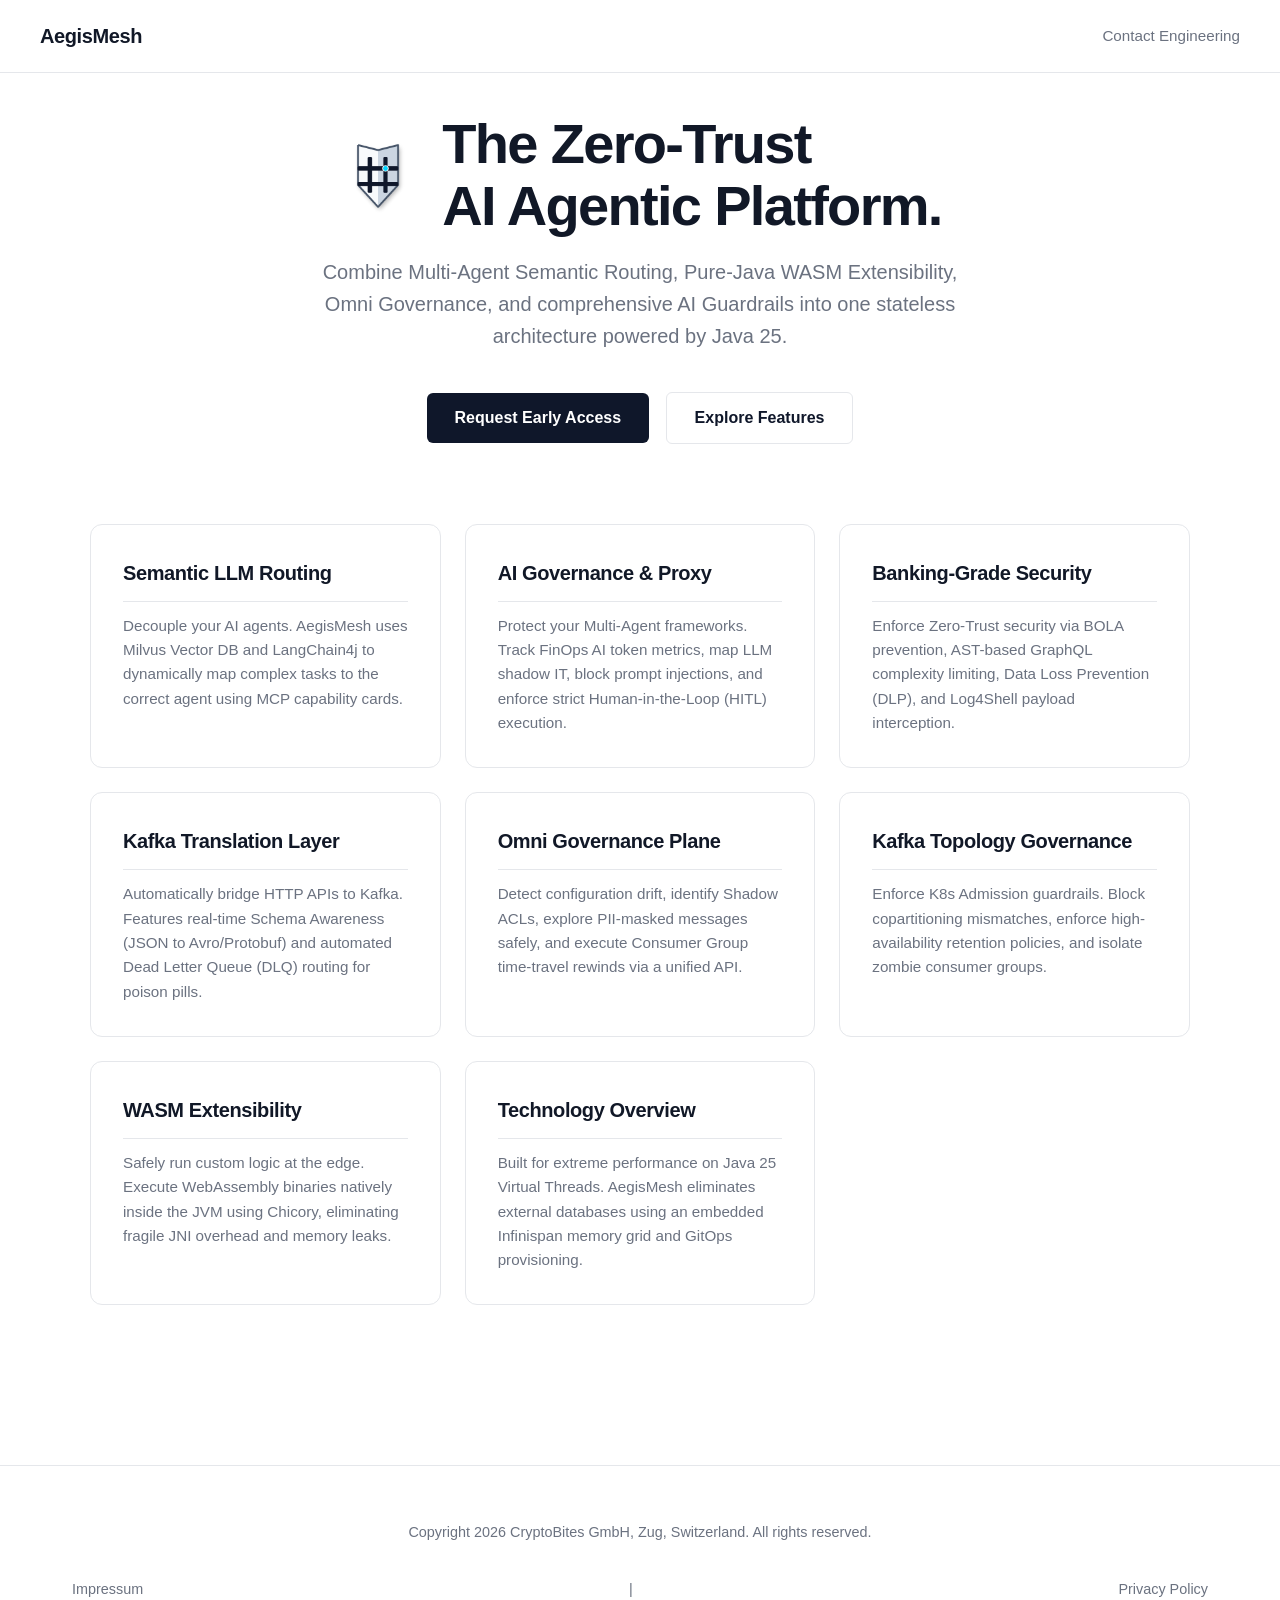
==== commit cf555e4e: "fixing clearness" ====
--- a/index.html
+++ b/index.html
@@ -76,44 +76,48 @@
     </header>
 
     <section id="features" class="grid" aria-label="Core Architecture Features">
+        <!-- AI Features -->
         <article class="card">
             <h2><a href="features/semantic-discovery.html" title="Semantic Agent Routing for Multi-Agent Systems">Semantic LLM Routing</a></h2>
-            <p>Decouple your AI agents. AegisMesh uses Milvus Vector DB and LangChain4j to dynamically map complex tasks to the correct agent using MCP capability cards and cosine similarity.</p>
+            <p>Decouple your AI agents. AegisMesh uses Milvus Vector DB and LangChain4j to dynamically map complex tasks to the correct agent using MCP capability cards.</p>
         </article>
 
         <article class="card">
             <h2><a href="features/ai-edge.html" title="AI Governance and LLM Cost Control">AI Governance & Proxy</a></h2>
-            <p>Protect your Multi-Agent frameworks. Track FinOps AI token metrics, map LLM shadow IT, block prompt injections, and enforce Human-in-the-Loop (HITL) execution natively.</p>
+            <p>Protect your Multi-Agent frameworks. Track FinOps AI token metrics, map LLM shadow IT, block prompt injections, and enforce strict Human-in-the-Loop (HITL) execution.</p>
         </article>
 
+        <!-- Edge Security -->
         <article class="card">
             <h2><a href="features/security.html" title="Banking-Grade API Security">Banking-Grade Security</a></h2>
-            <p>GitOps-driven RBAC, AST-based GraphQL limits, Data Loss Prevention (DLP), Prompt Injection prevention, BOLA protection for data streams, and Log4Shell payload interception.</p>
+            <p>Enforce Zero-Trust security via BOLA prevention, AST-based GraphQL complexity limiting, Data Loss Prevention (DLP), and Log4Shell payload interception.</p>
+        </article>
+
+        <!-- Kafka & Streaming (Separated Features) -->
+        <article class="card">
+            <h2><a href="features/kafka-translation.html" title="Kafka Translation Layer & Schema Validation">Kafka Translation Layer</a></h2>
+            <p>Automatically bridge HTTP APIs to Kafka. Features real-time Schema Awareness (JSON to Avro/Protobuf) and automated Dead Letter Queue (DLQ) routing for poison pills.</p>
         </article>
 
         <article class="card">
             <h2><a href="features/omni-governance.html" title="Omni Governance Control Plane">Omni Governance Plane</a></h2>
-            <p>Replace standalone tools with a unified DDD-driven control plane. Manage Kafka drift, execute consumer rewinds, safely explore PII-masked data, and prevent destructive schema mutations.</p>
+            <p>Detect configuration drift, identify Shadow ACLs, explore PII-masked messages safely, and execute Consumer Group time-travel rewinds via a unified API.</p>
         </article>
 
         <article class="card">
-            <h2><a href="features/omni-routing.html" title="Omni-Protocol Event Routing">Omni-Protocol Routing</a></h2>
-            <p>Bridge HTTP traffic natively to Kafka topics, RabbitMQ queues, and S3 buckets without writing backend middleware or fragile connector scripts.</p>
+            <h2><a href="features/kafka-governance.html" title="Kafka Topology Governance">Kafka Topology Governance</a></h2>
+            <p>Enforce K8s Admission guardrails. Block copartitioning mismatches, enforce high-availability retention policies, and isolate zombie consumer groups.</p>
+        </article>
+
+        <!-- Technology & Architecture -->
+        <article class="card">
+            <h2><a href="features/wasm.html" title="Pure-Java WebAssembly Extensibility">WASM Extensibility</a></h2>
+            <p>Safely run custom logic at the edge. Execute WebAssembly binaries natively inside the JVM using Chicory, eliminating fragile JNI overhead and memory leaks.</p>
         </article>
 
         <article class="card">
-            <h2><a href="features/architecture.html" title="Extreme Performance Architecture">Stateless Architecture</a></h2>
-            <p>Eliminate infrastructure bloat. Massive scalability with an embedded Infinispan grid and a Self-Provisioning GitOps Operator that manages K8s CRDs automatically.</p>
-        </article>
-
-        <article class="card">
-            <h2><a href="features/wasm.html" title="Pure-Java WebAssembly Extensibility">WASM Extensibility</a></h2>
-            <p>Safely run custom logic at the edge. AegisMesh uses Chicory to execute WebAssembly binaries natively inside the JVM without JNI overhead, enabling ultra-low latency transformations.</p>
-        </article>
-
-        <article class="card">
-            <h2><a href="features/testing.html" title="Resilience & Chaos Engineering">Rigorous Resilience</a></h2>
-            <p>Built using an aggressive Test-Driven Development (TDD) methodology. Continuous K6 soak testing and chaotic fault-tolerance simulation ensure ultimate gateway stability.</p>
+            <h2><a href="features/architecture.html" title="Technology & Architecture Overview">Technology Overview</a></h2>
+            <p>Built for extreme performance on Java 25 Virtual Threads. AegisMesh eliminates external databases using an embedded Infinispan memory grid and GitOps provisioning.</p>
         </article>
     </section>
 </main>
